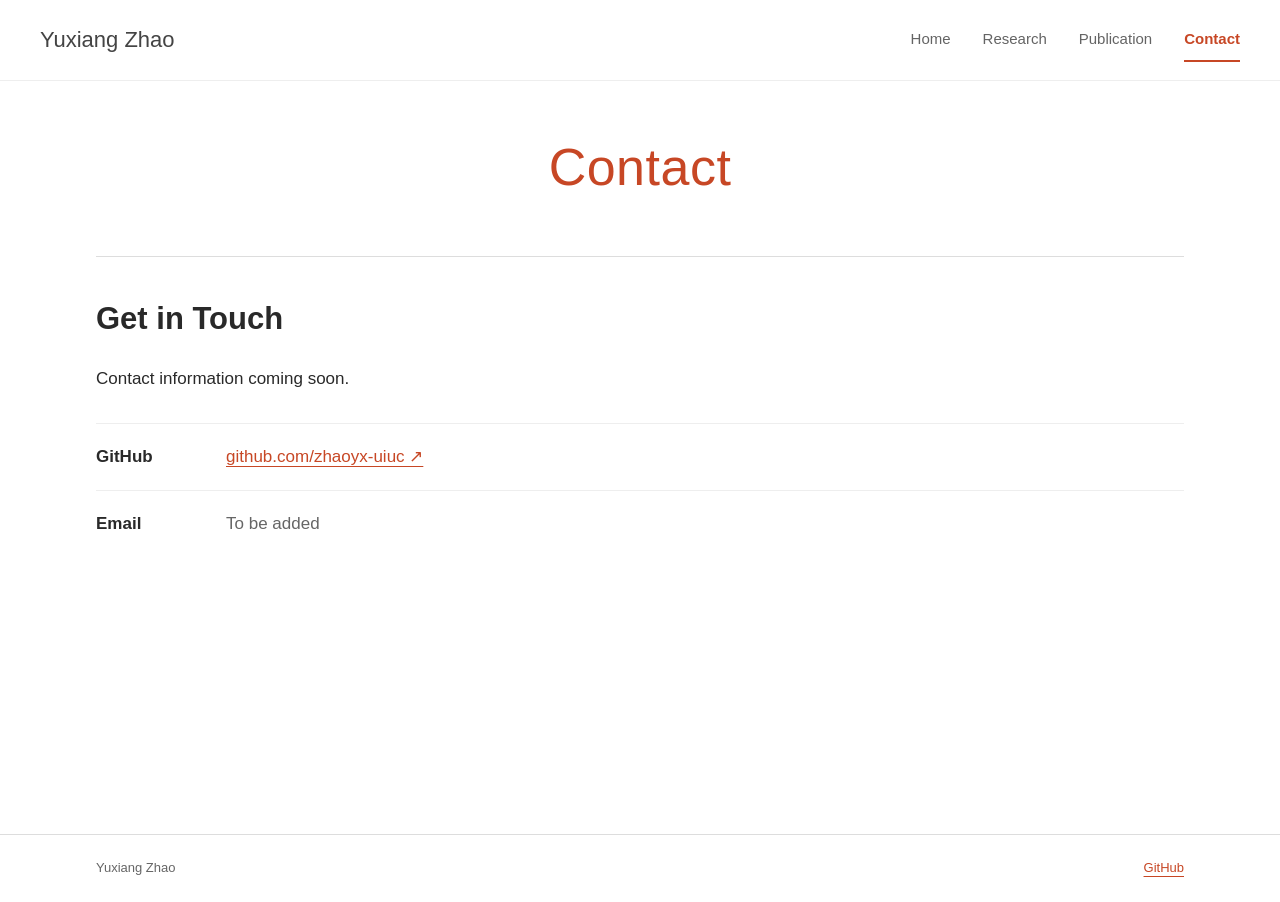
==== contact.html @ a731c9b9 "Redesign academic website with Home, Research, Publication and Contact" ====
<!doctype html>
<html lang="en"><head><meta charset="utf-8"><meta name="viewport" content="width=device-width,initial-scale=1"><meta name="description" content="Yuxiang Zhao — contact, research, publications, and contact."><meta name="theme-color" content="#ffffff"><title>Contact | Yuxiang Zhao</title><link rel="stylesheet" href="styles.css"></head><body><a class="skip" href="#main">Skip to content</a><header><div class="header-inner"><a class="site-name" href="index.html">Yuxiang Zhao</a><nav aria-label="Main navigation"><a href="index.html">Home</a><a href="research.html">Research</a><a href="publication.html">Publication</a><a href="contact.html" aria-current="page">Contact</a></nav></div></header><main id="main" class="container"><div class="page-title"><h1>Contact</h1></div><section><h2>Get in Touch</h2><p>Contact information coming soon.</p><dl class="contact-list"><div><dt>GitHub</dt><dd><a href="https://github.com/zhaoyx-uiuc">github.com/zhaoyx-uiuc ↗</a></dd></div><div><dt>Email</dt><dd class="muted">To be added</dd></div></dl></section></main><footer><div class="container"><span>Yuxiang Zhao</span><a href="https://github.com/zhaoyx-uiuc">GitHub</a></div></footer></body></html>
---- styles.css ----
:root{--accent:#c74725;--ink:#292929;--muted:#666;--line:#ddd;--soft:#f6f6f6}*{box-sizing:border-box}body{margin:0;background:#fff;color:var(--ink);font-family:Arial,Helvetica,sans-serif;font-size:17px;line-height:1.75}a{color:var(--accent);text-underline-offset:4px}a:hover{text-decoration:underline}a:focus-visible{outline:3px solid var(--accent);outline-offset:5px}header{border-bottom:1px solid #eee;background:white}.header-inner{max-width:1320px;margin:auto;min-height:80px;padding:16px 40px;display:flex;align-items:center;justify-content:space-between;gap:24px}.site-name{font-size:22px;font-weight:400;color:#444;text-decoration:none;white-space:nowrap}nav{display:flex;gap:32px;align-items:center}nav a{color:#646464;text-decoration:none;font-size:15px;padding:8px 0;border-bottom:2px solid transparent}nav a[aria-current=page]{color:var(--accent);border-bottom-color:var(--accent);font-weight:600}.container{max-width:1160px;margin:auto;padding:0 36px}main{min-height:calc(100vh - 177px)}.page-title{text-align:center;padding:55px 0 58px}.page-title h1{font-weight:500;font-size:52px;letter-spacing:.5px;line-height:1.2;color:var(--accent);margin:0}.page-title p{margin:14px 0 0;font-size:16px;letter-spacing:1px;color:var(--muted)}section{border-top:1px solid var(--line);padding:42px 0 48px}h2{font-size:31px;line-height:1.3;font-weight:600;margin:0 0 24px}h3{font-size:22px;margin:0 0 12px;font-weight:500}p{margin:0 0 16px}.muted{color:var(--muted)}.introduction{display:grid;grid-template-columns:260px 1fr;gap:60px;align-items:center}.portrait{aspect-ratio:1/1.1;display:flex;flex-direction:column;align-items:center;justify-content:center;gap:20px;background:#f1f2f3;border:1px solid #e5e5e5}.portrait span{font-size:66px;font-weight:300;letter-spacing:5px;color:#979da4}.portrait small{font-size:12px;color:#666}.lead{font-size:20px}.text-link{display:inline-block;margin-top:8px}.news-row{display:grid;grid-template-columns:130px 1fr;gap:25px}.news-label{color:var(--accent);font-weight:600}.news-row p{margin:0}.empty-state{background:var(--soft);padding:28px 30px;border-left:3px solid var(--accent)}.empty-state p{margin:0;color:var(--muted)}.contact-list{margin:30px 0 0}.contact-list>div{display:grid;grid-template-columns:110px 1fr;padding:18px 0;border-top:1px solid #eee;gap:20px}dt{font-weight:600}dd{margin:0;overflow-wrap:anywhere}footer{border-top:1px solid var(--line);color:var(--muted);font-size:13px;margin-top:30px}footer .container{display:flex;justify-content:space-between;gap:20px;padding-top:22px;padding-bottom:22px}.skip{position:absolute;top:-100px;left:15px;background:white;padding:10px;z-index:10}.skip:focus{top:10px}@media(min-width:1500px){.page-title{padding:70px 0}}@media(max-width:700px){.header-inner{padding:18px 22px;flex-direction:column;gap:10px;align-items:flex-start}nav{gap:24px;flex-wrap:wrap}nav a{font-size:14px}.container{padding:0 24px}.page-title{padding:38px 0}.page-title h1{font-size:39px}.introduction{grid-template-columns:1fr;gap:30px}.portrait{width:210px;aspect-ratio:1}h2{font-size:27px}section{padding:30px 0 35px}.news-row{grid-template-columns:1fr;gap:5px}.contact-list>div{grid-template-columns:1fr;gap:3px}}@media(prefers-reduced-motion:reduce){*{scroll-behavior:auto}}
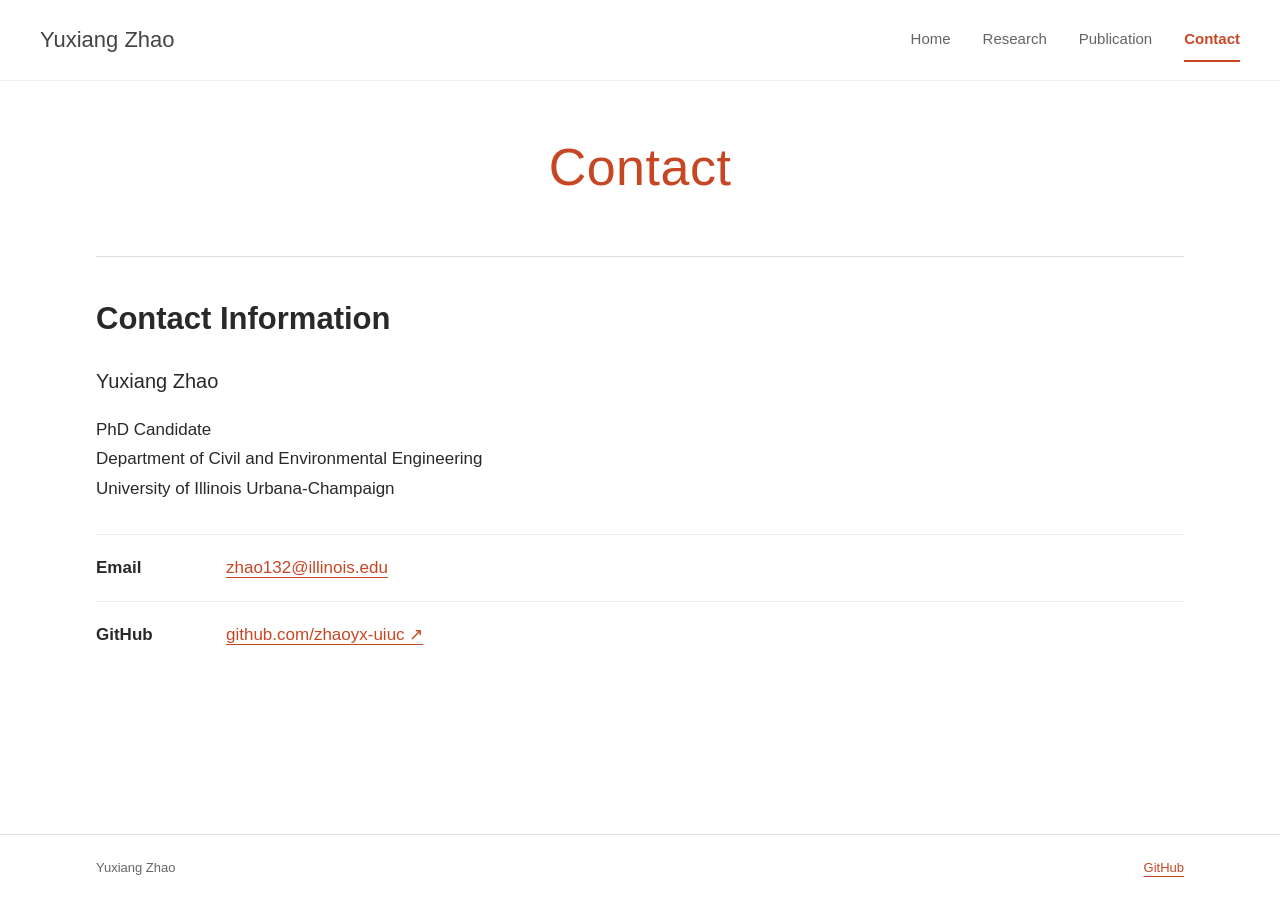
==== commit 8d38b78d: "Populate academic website from CV" ====
--- a/contact.html
+++ b/contact.html
@@ -1,2 +1,2 @@
 <!doctype html>
-<html lang="en"><head><meta charset="utf-8"><meta name="viewport" content="width=device-width,initial-scale=1"><meta name="description" content="Yuxiang Zhao — contact, research, publications, and contact."><meta name="theme-color" content="#ffffff"><title>Contact | Yuxiang Zhao</title><link rel="stylesheet" href="styles.css"></head><body><a class="skip" href="#main">Skip to content</a><header><div class="header-inner"><a class="site-name" href="index.html">Yuxiang Zhao</a><nav aria-label="Main navigation"><a href="index.html">Home</a><a href="research.html">Research</a><a href="publication.html">Publication</a><a href="contact.html" aria-current="page">Contact</a></nav></div></header><main id="main" class="container"><div class="page-title"><h1>Contact</h1></div><section><h2>Get in Touch</h2><p>Contact information coming soon.</p><dl class="contact-list"><div><dt>GitHub</dt><dd><a href="https://github.com/zhaoyx-uiuc">github.com/zhaoyx-uiuc ↗</a></dd></div><div><dt>Email</dt><dd class="muted">To be added</dd></div></dl></section></main><footer><div class="container"><span>Yuxiang Zhao</span><a href="https://github.com/zhaoyx-uiuc">GitHub</a></div></footer></body></html>+<html lang="en"><head><meta charset="utf-8"><meta name="viewport" content="width=device-width,initial-scale=1"><meta name="description" content="Yuxiang Zhao — contact, research, publications, and contact."><meta name="theme-color" content="#ffffff"><title>Contact | Yuxiang Zhao</title><link rel="stylesheet" href="styles.css?v=3"></head><body><a class="skip" href="#main">Skip to content</a><header><div class="header-inner"><a class="site-name" href="index.html">Yuxiang Zhao</a><nav aria-label="Main navigation"><a href="index.html">Home</a><a href="research.html">Research</a><a href="publication.html">Publication</a><a href="contact.html" aria-current="page">Contact</a></nav></div></header><main id="main" class="container"><div class="page-title"><h1>Contact</h1></div><section><h2>Contact Information</h2><p class="lead">Yuxiang Zhao</p><p>PhD Candidate<br>Department of Civil and Environmental Engineering<br>University of Illinois Urbana-Champaign</p><dl class="contact-list"><div><dt>Email</dt><dd><a href="mailto:zhao132@illinois.edu">zhao132@illinois.edu</a></dd></div><div><dt>GitHub</dt><dd><a href="https://github.com/zhaoyx-uiuc">github.com/zhaoyx-uiuc ↗</a></dd></div></dl></section></main><footer><div class="container"><span>Yuxiang Zhao</span><a href="https://github.com/zhaoyx-uiuc">GitHub</a></div></footer></body></html>
--- a/styles.css
+++ b/styles.css
@@ -1 +1,2 @@
-:root{--accent:#c74725;--ink:#292929;--muted:#666;--line:#ddd;--soft:#f6f6f6}*{box-sizing:border-box}body{margin:0;background:#fff;color:var(--ink);font-family:Arial,Helvetica,sans-serif;font-size:17px;line-height:1.75}a{color:var(--accent);text-underline-offset:4px}a:hover{text-decoration:underline}a:focus-visible{outline:3px solid var(--accent);outline-offset:5px}header{border-bottom:1px solid #eee;background:white}.header-inner{max-width:1320px;margin:auto;min-height:80px;padding:16px 40px;display:flex;align-items:center;justify-content:space-between;gap:24px}.site-name{font-size:22px;font-weight:400;color:#444;text-decoration:none;white-space:nowrap}nav{display:flex;gap:32px;align-items:center}nav a{color:#646464;text-decoration:none;font-size:15px;padding:8px 0;border-bottom:2px solid transparent}nav a[aria-current=page]{color:var(--accent);border-bottom-color:var(--accent);font-weight:600}.container{max-width:1160px;margin:auto;padding:0 36px}main{min-height:calc(100vh - 177px)}.page-title{text-align:center;padding:55px 0 58px}.page-title h1{font-weight:500;font-size:52px;letter-spacing:.5px;line-height:1.2;color:var(--accent);margin:0}.page-title p{margin:14px 0 0;font-size:16px;letter-spacing:1px;color:var(--muted)}section{border-top:1px solid var(--line);padding:42px 0 48px}h2{font-size:31px;line-height:1.3;font-weight:600;margin:0 0 24px}h3{font-size:22px;margin:0 0 12px;font-weight:500}p{margin:0 0 16px}.muted{color:var(--muted)}.introduction{display:grid;grid-template-columns:260px 1fr;gap:60px;align-items:center}.portrait{aspect-ratio:1/1.1;display:flex;flex-direction:column;align-items:center;justify-content:center;gap:20px;background:#f1f2f3;border:1px solid #e5e5e5}.portrait span{font-size:66px;font-weight:300;letter-spacing:5px;color:#979da4}.portrait small{font-size:12px;color:#666}.lead{font-size:20px}.text-link{display:inline-block;margin-top:8px}.news-row{display:grid;grid-template-columns:130px 1fr;gap:25px}.news-label{color:var(--accent);font-weight:600}.news-row p{margin:0}.empty-state{background:var(--soft);padding:28px 30px;border-left:3px solid var(--accent)}.empty-state p{margin:0;color:var(--muted)}.contact-list{margin:30px 0 0}.contact-list>div{display:grid;grid-template-columns:110px 1fr;padding:18px 0;border-top:1px solid #eee;gap:20px}dt{font-weight:600}dd{margin:0;overflow-wrap:anywhere}footer{border-top:1px solid var(--line);color:var(--muted);font-size:13px;margin-top:30px}footer .container{display:flex;justify-content:space-between;gap:20px;padding-top:22px;padding-bottom:22px}.skip{position:absolute;top:-100px;left:15px;background:white;padding:10px;z-index:10}.skip:focus{top:10px}@media(min-width:1500px){.page-title{padding:70px 0}}@media(max-width:700px){.header-inner{padding:18px 22px;flex-direction:column;gap:10px;align-items:flex-start}nav{gap:24px;flex-wrap:wrap}nav a{font-size:14px}.container{padding:0 24px}.page-title{padding:38px 0}.page-title h1{font-size:39px}.introduction{grid-template-columns:1fr;gap:30px}.portrait{width:210px;aspect-ratio:1}h2{font-size:27px}section{padding:30px 0 35px}.news-row{grid-template-columns:1fr;gap:5px}.contact-list>div{grid-template-columns:1fr;gap:3px}}@media(prefers-reduced-motion:reduce){*{scroll-behavior:auto}}+:root{--accent:#c74725;--ink:#292929;--muted:#666;--line:#ddd;--soft:#f6f6f6}*{box-sizing:border-box}body{margin:0;background:#fff;color:var(--ink);font-family:Arial,Helvetica,sans-serif;font-size:17px;line-height:1.75}a{color:var(--accent);text-underline-offset:4px}a:hover{text-decoration:underline}a:focus-visible{outline:3px solid var(--accent);outline-offset:5px}header{border-bottom:1px solid #eee;background:white}.header-inner{max-width:1320px;margin:auto;min-height:80px;padding:16px 40px;display:flex;align-items:center;justify-content:space-between;gap:24px}.site-name{font-size:22px;font-weight:400;color:#444;text-decoration:none;white-space:nowrap}nav{display:flex;gap:32px;align-items:center}nav a{color:#646464;text-decoration:none;font-size:15px;padding:8px 0;border-bottom:2px solid transparent}nav a[aria-current=page]{color:var(--accent);border-bottom-color:var(--accent);font-weight:600}.container{max-width:1160px;margin:auto;padding:0 36px}main{min-height:calc(100vh - 177px)}.page-title{text-align:center;padding:55px 0 58px}.page-title h1{font-weight:500;font-size:52px;letter-spacing:.5px;line-height:1.2;color:var(--accent);margin:0}.page-title p{margin:14px 0 0;font-size:16px;letter-spacing:1px;color:var(--muted)}section{border-top:1px solid var(--line);padding:42px 0 48px}h2{font-size:31px;line-height:1.3;font-weight:600;margin:0 0 24px}h3{font-size:22px;margin:0 0 12px;font-weight:500}p{margin:0 0 16px}.muted{color:var(--muted)}.introduction{display:grid;grid-template-columns:260px 1fr;gap:60px;align-items:center}.portrait{aspect-ratio:1/1.1;display:flex;flex-direction:column;align-items:center;justify-content:center;gap:20px;background:#f1f2f3;border:1px solid #e5e5e5}.portrait span{font-size:66px;font-weight:300;letter-spacing:5px;color:#979da4}.portrait small{font-size:12px;color:#666}.lead{font-size:20px}.text-link{display:inline-block;margin-top:8px}.news-row{display:grid;grid-template-columns:130px 1fr;gap:25px}.news-label{color:var(--accent);font-weight:600}.news-row p{margin:0}.empty-state{background:var(--soft);padding:28px 30px;border-left:3px solid var(--accent)}.empty-state p{margin:0;color:var(--muted)}.contact-list{margin:30px 0 0}.contact-list>div{display:grid;grid-template-columns:110px 1fr;padding:18px 0;border-top:1px solid #eee;gap:20px}dt{font-weight:600}dd{margin:0;overflow-wrap:anywhere}footer{border-top:1px solid var(--line);color:var(--muted);font-size:13px;margin-top:30px}footer .container{display:flex;justify-content:space-between;gap:20px;padding-top:22px;padding-bottom:22px}.skip{position:absolute;top:-100px;left:15px;background:white;padding:10px;z-index:10}.skip:focus{top:10px}@media(min-width:1500px){.page-title{padding:70px 0}}@media(max-width:700px){.header-inner{padding:18px 22px;flex-direction:column;gap:10px;align-items:flex-start}nav{gap:24px;flex-wrap:wrap}nav a{font-size:14px}.container{padding:0 24px}.page-title{padding:38px 0}.page-title h1{font-size:39px}.introduction{grid-template-columns:1fr;gap:30px}.portrait{width:210px;aspect-ratio:1}h2{font-size:27px}section{padding:30px 0 35px}.news-row{grid-template-columns:1fr;gap:5px}.contact-list>div{grid-template-columns:1fr;gap:3px}}@media(prefers-reduced-motion:reduce){*{scroll-behavior:auto}}
+.profile-links{display:flex;gap:24px;flex-wrap:wrap}.news-row+.news-row{margin-top:22px}.record+.record{margin-top:28px}.record h3{margin-bottom:5px}.skills{margin:0}.skills>div{display:grid;grid-template-columns:240px 1fr;gap:24px;padding:15px 0;border-bottom:1px solid #eee}.awards li,.interests li{margin-bottom:12px}.research-topic{padding:26px 0;border-bottom:1px solid #e5e5e5;margin-bottom:22px}.topic-label{color:var(--accent);font-size:12px;letter-spacing:1px;font-weight:600;display:block;margin-bottom:12px}.related{font-size:14px;color:var(--muted)}.publications{padding-left:28px;margin:0}.publications li{padding-left:9px;margin-bottom:26px;overflow-wrap:anywhere}.portrait small{text-align:center;padding:0 16px}.introduction{align-items:start}@media(max-width:700px){.skills>div{grid-template-columns:1fr;gap:5px}.publications{padding-left:22px}}
